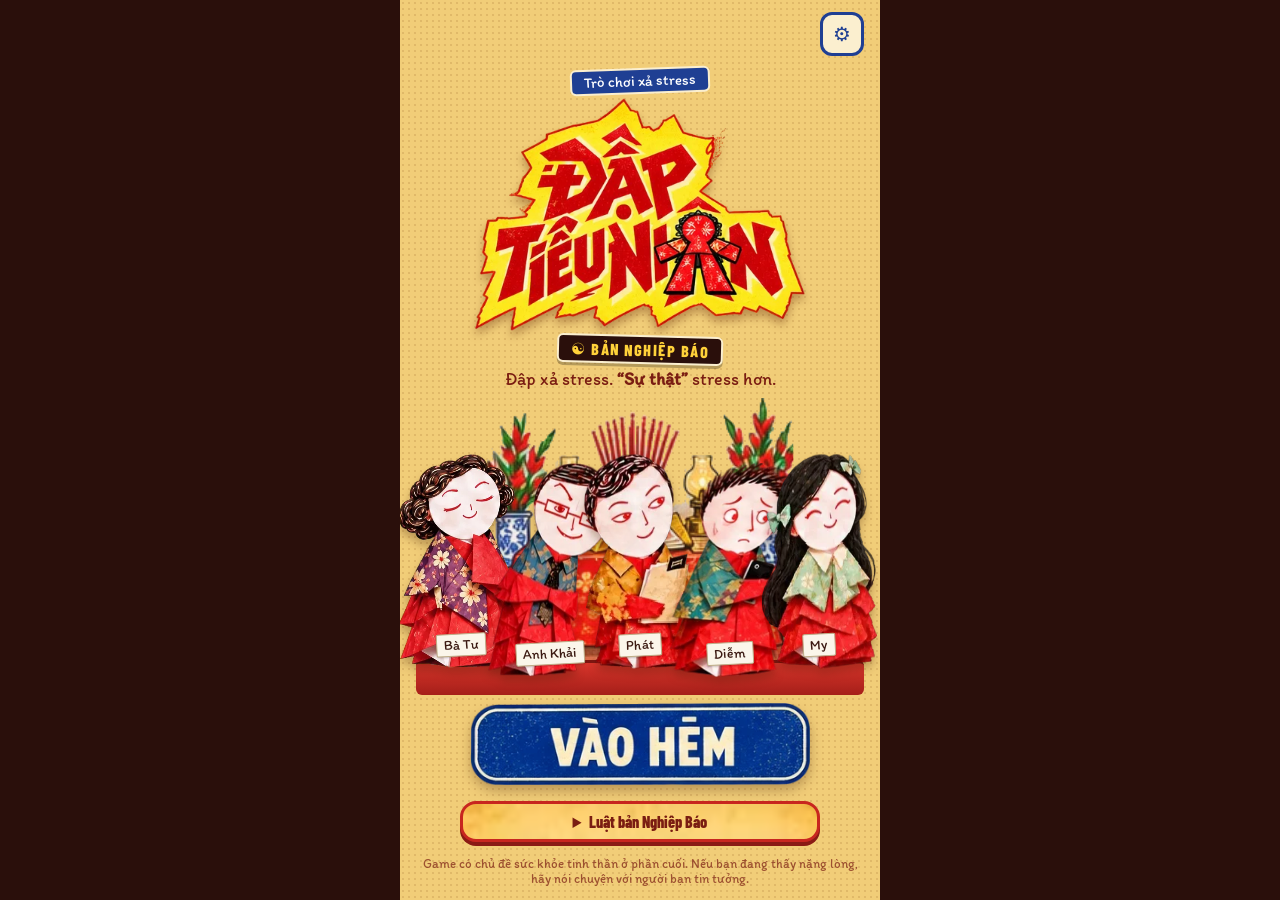
==== index.html @ 3597988d "Đập Tiểu Nhân · Nghiệp Báo: bản khó + admin dashboard Bản khó (thanh nghiệp, vật ném, chỉ tiêu điểm," ====
<!DOCTYPE html>
<html lang="vi">
<head>
<meta charset="UTF-8">
<meta name="viewport" content="width=device-width, initial-scale=1, maximum-scale=1, user-scalable=no, viewport-fit=cover">
<meta name="theme-color" content="#8a1a14">
<meta name="color-scheme" content="only light">
<title>Đập Tiểu Nhân · Nghiệp Báo</title>
<meta name="description" content="Bản khó của Đập Tiểu Nhân: né nhanh, vật ném, thanh nghiệp, chỉ tiêu điểm.">
<link rel="icon" href="data:image/svg+xml,%3Csvg xmlns='http://www.w3.org/2000/svg' viewBox='0 0 64 64'%3E%3Crect width='64' height='64' rx='12' fill='%23c8261f'/%3E%3Ccircle cx='32' cy='22' r='11' fill='%23fbf6ea'/%3E%3Cpath d='M18 56 L24 34 H40 L46 56Z' fill='%23fbf6ea'/%3E%3C/svg%3E">
<link rel="preconnect" href="https://fonts.googleapis.com">
<link rel="preconnect" href="https://fonts.gstatic.com" crossorigin>
<link href="https://fonts.googleapis.com/css2?family=Barlow+Condensed:wght@700;800&family=Itim&family=Pangolin&display=swap" rel="stylesheet">
<link rel="stylesheet" href="css/style.css?v=h21">
<link rel="stylesheet" href="css/theme.css?v=h21">
<link rel="stylesheet" href="css/round.css?v=h21">
<link rel="stylesheet" href="css/play.css?v=h21">
<link rel="stylesheet" href="css/hard.css?v=h21">
</head>
<body>
<div id="app"></div>
<div id="toast" role="status" aria-live="polite"></div>
<script src="js/story.js?v=h21"></script>
<script src="js/art.js?v=h21"></script>
<script src="js/audio.js?v=h21"></script>
<script src="js/config.js?v=h21"></script>
<script src="js/telemetry.js?v=h21"></script>
<script src="js/state.js?v=h21"></script>
<script src="js/round.js?v=h21"></script>
<script src="js/app.js?v=h21"></script>
</body>
</html>
---- css/style.css ----
:root {
  --red: #c8261f; --red-d: #8a1a14; --gold: #f5d36e; --gold-d: #b98a22; --jade: #2f8f83;
  --paper: #fbf3e0; --paper-d: #eadbb8; --ink: #3b1a12; --night: #1c0f0d;
}
* { box-sizing: border-box; -webkit-tap-highlight-color: transparent; }
html, body { margin: 0; height: 100%; background: #2a0f0b; color: var(--ink); font-family: Itim, system-ui, sans-serif; overscroll-behavior: none; }
body { display: flex; justify-content: center; }
button { font-family: inherit; color: inherit; cursor: pointer; border: 0; background: none; }
#app { position: relative; width: 100%; max-width: 480px; height: 100dvh; overflow: hidden; background: var(--paper); user-select: none; -webkit-user-select: none; -webkit-touch-callout: none; }
#app.is-dark { background: var(--night); color: #f3e6cf; }
#app.is-dim { background: #e6dccb; }
#app.is-dawn { background: linear-gradient(#f7e3c4, #fbf3e0); }
.screen { position: absolute; inset: 0; display: flex; flex-direction: column; gap: 8px; padding: max(12px, env(safe-area-inset-top)) 16px max(14px, env(safe-area-inset-bottom)); overflow-y: auto; overflow-x: hidden; }
.ui-txt { font-family: Itim, system-ui, sans-serif; }
.hand { font-family: Pangolin, Itim, cursive; }
h2 { margin: 6px 0; font-size: 26px; color: var(--red); }
.is-dark h2 { color: #f5d36e; }
.center { text-align: center; }
.muted { opacity: .72; font-size: 14px; }
.row { display: flex; gap: 10px; align-items: center; }
.wrap { flex-wrap: wrap; }
.grow { flex: 1; }
.topbar { display: flex; align-items: center; gap: 8px; min-height: 44px; }
.icon-btn { width: 44px; height: 44px; border-radius: 12px; background: #fff8e6; border: 2px solid var(--paper-d); font-size: 20px; display: grid; place-items: center; flex: none; }
.is-dark .icon-btn { background: #3a2420; border-color: #5a3a30; color: #f3e6cf; }
.chip { display: inline-flex; align-items: center; gap: 4px; padding: 4px 10px; border-radius: 999px; background: #fff8e6; border: 2px solid var(--paper-d); font-size: 14px; white-space: nowrap; }
.chip.gold { background: var(--gold); border-color: var(--gold-d); color: var(--red-d); }
.card { background: #fffaf0; border: 3px solid var(--paper-d); border-radius: 16px; padding: 12px 14px; box-shadow: 0 4px 0 #dcc89c; }

/* ---------- nút ---------- */
.btn { display: inline-flex; align-items: center; justify-content: center; gap: 8px; padding: 12px 18px; border-radius: 14px; font-size: 19px; min-height: 48px;
  background: var(--red); color: #fff5d6; box-shadow: 0 5px 0 var(--red-d); transition: transform .08s; }
.btn:active { transform: translateY(4px); box-shadow: 0 1px 0 var(--red-d); }
.btn.big { font-size: 24px; padding: 14px 20px; width: 100%; }
.btn.gold { background: linear-gradient(#ffe38a, #f2b632); color: var(--red-d); box-shadow: 0 5px 0 var(--gold-d); }
.btn.ghost { background: var(--paper-d); color: var(--ink); box-shadow: 0 4px 0 #c9b489; }
.btn.dark { background: #3a2420; color: #f3e6cf; box-shadow: 0 5px 0 #1a0c0a; border: 2px solid #5a3a30; }
.pulse { animation: pulse 1.2s ease-in-out infinite; }
@keyframes pulse { 50% { transform: scale(1.04); } }

/* ---------- trang đầu ---------- */
.title-screen { background: radial-gradient(circle at 50% 30%, #fff1cf, #f3dfb6 70%); }
.logo { text-align: center; margin-top: 4px; }
.logo-sm { display: inline-block; background: var(--jade); color: #fff; padding: 2px 12px; border-radius: 6px; font-size: 15px; transform: rotate(-2deg); }
.logo h1 { margin: 6px 0 4px; font-size: 58px; line-height: .92; color: var(--red); text-shadow: 3px 4px 0 var(--gold), 5px 7px 0 rgba(138, 26, 20, .25); letter-spacing: 1px; }
.tag { font-size: 18px; }
.title-dolls { flex: 1; display: grid; grid-template-columns: repeat(4, 1fr); align-items: center; min-height: 150px; margin: 0 -10px; }
.title-dolls svg { width: 100%; height: 100%; max-height: 300px; }
.title-dolls > div { display: flex; align-items: flex-end; animation: bob 2.4s ease-in-out infinite; }
.title-dolls > div:nth-child(2) { animation-delay: -.6s; } .title-dolls > div:nth-child(3) { animation-delay: -1.2s; } .title-dolls > div:nth-child(4) { animation-delay: -1.8s; }
@keyframes bob { 50% { transform: translateY(-6px) rotate(1.5deg); } }
.note { font-size: 13px; opacity: .7; text-align: center; margin: 6px 0 0; }

/* ---------- hẻm ---------- */
.hub { padding: 0; }
.hub-stage { position: relative; flex: 1; min-height: 320px; overflow: hidden; }
.hub-stage.short { flex: none; height: 38vh; min-height: 220px; margin: -12px -16px 0; }
.hub-stage.short.tall { height: 52vh; }
.alley { position: absolute; inset: 0; width: 100%; height: 100%; }
.hub-table { position: absolute; left: 0; right: 0; bottom: 0; width: 100%; height: 100%; overflow: hidden; }
.hub-head { position: absolute; top: max(10px, env(safe-area-inset-top)); left: 12px; right: 12px; display: flex; gap: 6px; align-items: center; }
.pick { cursor: pointer; transition: transform .15s; }
.pick.locked { opacity: .55; }
.pick:hover .doll-body, .pick:active .doll-body { filter: brightness(1.1); }
.tap-obj { cursor: pointer; animation: glint 2s ease-in-out infinite; }
@keyframes glint { 50% { filter: drop-shadow(0 0 6px #fff3a0); } }
.hub-bottom { padding: 10px 16px max(14px, env(safe-area-inset-bottom)); display: flex; flex-direction: column; gap: 8px; background: var(--paper); }
.hint { margin: 0; text-align: center; font-size: 17px; }

/* ---------- hình nhân / mâm ---------- */
.sheet-doll { height: 32vh; min-height: 180px; display: flex; justify-content: center; }
.sheet-doll svg { height: 100%; }
.sheet-name { text-align: center; margin: 0; } .sheet-name small { font-size: 16px; color: var(--ink); opacity: .7; }
.accuse { text-align: center; margin: 0; font-size: 18px; }
.frags { display: flex; flex-direction: column; gap: 8px; }
.frag { background: #fffaf0; border: 2px solid var(--paper-d); border-left: 6px solid var(--red); border-radius: 10px; padding: 8px 12px; font-size: 16px; line-height: 1.4; }
.frag .kind { display: block; font-size: 12px; text-transform: uppercase; letter-spacing: .5px; color: var(--red); margin-bottom: 2px; }
.frag.locked { opacity: .5; border-left-color: #bbb; }
.frag.new { border-left-color: var(--gold-d); background: #fff6d8; animation: rise .5s ease-out; }
.frag.dark { background: #2c1a16; border-color: #4a2e26; border-left-color: #8a1a14; color: #f3e6cf; }
.frag.dark .kind { color: #f5d36e; }
.ev-ico { float: right; margin-left: 8px; }
@keyframes rise { from { transform: translateY(16px); opacity: 0; } }
.tray { position: relative; height: 34vh; min-height: 200px; display: flex; flex-direction: column; align-items: center; justify-content: flex-end; }
.tray-doll { height: 80%; } .tray-doll svg { height: 100%; }
.tray-items { display: flex; gap: 22px; padding: 8px 26px; background: linear-gradient(#e9b73a, #b98a22); border-radius: 50%/30%; box-shadow: 0 6px 0 #7a5a12; }
.ti { font-size: 34px; opacity: .15; filter: grayscale(1); transition: all .3s; }
.ti.on { opacity: 1; filter: none; transform: translateY(-4px); }
.vow { min-height: 92px; font-size: 19px; line-height: 1.45; text-align: center; padding: 4px 6px; }
.vow .vp { animation: rise .4s ease-out; }
.vow s, .line s { text-decoration-color: var(--red); text-decoration-thickness: 3px; opacity: .7; }

/* ---------- lượt đập ---------- */
.play { padding: 0; gap: 0; }
.stage { position: relative; flex: 1; overflow: hidden; touch-action: none; background: #7d8d96; }
.arena { position: absolute; inset: 0; width: 100%; height: 100%; }
.hud { position: absolute; top: 0; left: 0; right: 0; display: flex; gap: 10px; align-items: flex-start; padding: max(10px, env(safe-area-inset-top)) 12px 8px; background: linear-gradient(rgba(251, 243, 224, .95), rgba(251, 243, 224, .75)); }
.hud-name { color: var(--red); white-space: nowrap; }
.bar { height: 12px; background: rgba(59, 26, 18, .15); border-radius: 99px; overflow: hidden; }
.bar i { display: block; height: 100%; width: 100%; background: linear-gradient(90deg, var(--jade), #4fc0ad); transition: width .1s linear; }
.bar.low i { background: linear-gradient(90deg, var(--red), #f06a3a); }
.timer-txt { width: 28px; text-align: right; font-size: 18px; }
.score { font-size: 28px; color: var(--red); line-height: 1; }
.combo { font-size: 16px; } .combo b { font-size: 22px; } .combo.hot { color: var(--red); animation: pulse .5s infinite; }
#dollG { transition: opacity .25s; }
.doll .shield { display: none; }
#dollG.shielding .shield { display: inline; }
#dollG.tele { animation: jitter .1s linear infinite; }
@keyframes jitter { 50% { transform: scale(1.18, 1.18) translateX(1.5px); } 0%, 100% { transform: scale(1.18); } }
#dollG.hit-anim .doll-head { animation: hithead .16s ease-out; }
#dollG.hit-anim .doll-body { animation: hitbody .16s ease-out; }
@keyframes hithead { 40% { transform: translateY(12px) rotate(-3deg); } }
@keyframes hitbody { 40% { transform: translateY(4px); } }
.talk-mouth { animation: talk .22s ease-in-out infinite alternate; transform-box: fill-box; transform-origin: center; }
@keyframes talk { to { transform: scaleY(.3); } }
.stage.hush .alley { filter: brightness(.7) saturate(.6); transition: filter .4s; }
.slip { position: absolute; pointer-events: none; opacity: 0; transform-origin: 50% 100%; z-index: 5; }
.slip.go { animation: swing .2s ease-out; }
@keyframes swing { 0% { opacity: 1; transform: rotate(-55deg) translateY(-30px); } 45% { opacity: 1; transform: rotate(8deg); } 100% { opacity: 0; transform: rotate(0); } }
.fx { position: absolute; inset: 0; pointer-events: none; z-index: 6; }
.pop { position: absolute; transform: translate(-50%, -50%); font-size: 22px; color: var(--red); font-weight: bold; text-shadow: 2px 2px 0 #fff5d6; animation: popup .7s ease-out forwards; white-space: nowrap; }
.pop.big { font-size: 34px; color: #f2b632; text-shadow: 3px 3px 0 var(--red-d); }
.pop.miss { color: #7a6a5a; font-size: 18px; }
.pop.keng { color: #6b4f12; font-size: 28px; text-shadow: 2px 2px 0 #fff; }
@keyframes popup { from { opacity: 1; } to { opacity: 0; transform: translate(-50%, -160%); } }
.shard { position: absolute; width: 9px; height: 13px; margin: -6px; border-radius: 2px; }
.bubble { position: absolute; z-index: 4; width: 220px; padding: 10px 12px; background: #fffef8; border: 2px dashed #9a8a7a; border-radius: 16px; font-size: 17px; font-style: italic; color: #4a3a30;
  opacity: 0; transform: translateY(10px) scale(.95); transition: opacity .25s, transform .25s; pointer-events: none; box-shadow: 0 6px 18px rgba(0, 0, 0, .2); }
.bubble.on { opacity: 1; transform: none; }
.bubble.heard { border-style: solid; border-color: var(--jade); }
.bubble.torn { border-color: var(--red); color: #9a3a30; transform: rotate(-3deg); }
.w-ok { display: block; font-style: normal; font-size: 13px; color: var(--jade); margin-top: 4px; }
.taunt { position: absolute; top: 96px; left: 50%; transform: translateX(-50%) scale(.8); z-index: 3; background: #fff; border: 3px solid var(--ink); border-radius: 14px; padding: 6px 12px; font-size: 16px; opacity: 0; transition: all .15s; white-space: nowrap; pointer-events: none; }
.taunt.on { opacity: 1; transform: translateX(-50%) scale(1); }
.stop-hint { position: absolute; left: 50%; bottom: 20%; transform: translateX(-50%); z-index: 7; background: rgba(28, 15, 13, .85); color: #fff5d6; padding: 10px 18px; border-radius: 14px; font-size: 22px; white-space: nowrap; animation: pulse 1s infinite; pointer-events: none; }
.banner { position: absolute; top: 38%; left: 0; right: 0; text-align: center; z-index: 8; font-size: 34px; color: #fff5d6; background: linear-gradient(90deg, transparent, rgba(200, 38, 31, .92) 20%, rgba(200, 38, 31, .92) 80%, transparent); padding: 10px; animation: bannerin .35s ease-out; pointer-events: none; text-shadow: 2px 2px 0 var(--red-d); }
@keyframes bannerin { from { transform: scaleY(0); } }
.pause-mask { position: absolute; inset: 0; z-index: 20; background: rgba(28, 15, 13, .85); display: flex; flex-direction: column; align-items: center; justify-content: center; gap: 14px; padding: 24px; }
.pause-mask .btn.big { max-width: 280px; }
.pm-title { font-size: 34px; color: #fff5d6; }

/* ---------- kết quả ---------- */
.big-score { text-align: center; font-size: 54px; color: var(--red); line-height: 1; display: flex; gap: 8px; justify-content: center; align-items: center; }
.stats { display: grid; grid-template-columns: repeat(4, 1fr); gap: 6px; text-align: center; font-size: 13px; }
.stats div { background: #fffaf0; border: 2px solid var(--paper-d); border-radius: 10px; padding: 6px 2px; }
.stats b { display: block; font-size: 20px; }

/* ---------- truyện ---------- */
.story .lines p, .story .line { font-size: 19px; line-height: 1.5; margin: 6px 0; animation: rise .45s ease-out; }
.lines.big .line { font-size: 22px; }
.tap-more { text-align: center; opacity: .55; margin-top: auto; }
.paper { white-space: pre-wrap; font-family: 'Times New Roman', serif; background: #ece3cc; color: #3a3226; padding: 12px 14px; border: 1px solid #b9ab88; font-size: 15px; line-height: 1.4; transform: rotate(-1deg); box-shadow: 0 4px 10px rgba(0, 0, 0, .15); }
.paper.reveal { animation: rise .8s ease-out; }
.after { font-size: 18px; color: var(--red-d); }
.trash-items { display: flex; justify-content: space-around; gap: 6px; }
.trash-it { display: flex; flex-direction: column; align-items: center; gap: 2px; padding: 8px; border-radius: 12px; background: #fffaf0; border: 2px dashed #b9ab88; font-size: 14px; }
.trash-it.on { border-style: solid; border-color: var(--red); }
.white-doll { position: relative; height: 30vh; min-height: 180px; display: flex; justify-content: center; }
.white-doll svg { height: 100%; }
.white-doll .pen { position: absolute; right: 18%; bottom: 6px; font-size: 34px; transform: rotate(30deg); }
.white-doll .slipper-ico { position: absolute; left: 4%; bottom: -30px; transform: scale(.45) rotate(-75deg); }
.choices { display: flex; flex-direction: column; gap: 10px; margin-top: auto; }
.name-in { font-family: Pangolin, Itim, cursive; font-size: 26px; text-align: center; padding: 10px; border-radius: 12px; border: 2px solid #5a3a30; background: #fbf6ea; color: var(--red); }
.quote { font-family: Pangolin, Itim, cursive; font-size: 22px; color: #f5d36e; text-align: center; margin: 6px 0; }
.end-card { position: absolute; left: 16px; right: 16px; bottom: max(16px, env(safe-area-inset-bottom)); background: #fffaf0; color: var(--ink); border-radius: 18px; padding: 16px; text-align: center; animation: rise .5s ease-out; box-shadow: 0 10px 30px rgba(0, 0, 0, .4); }
.end-card h2 { margin: 2px 0 4px; }

/* ---------- hồ sơ / cài đặt ---------- */
.j summary { cursor: pointer; font-size: 18px; margin-bottom: 6px; }
.j .frag { margin-top: 6px; }
.ws { margin: 0; padding-left: 18px; font-size: 15px; line-height: 1.5; }
.ws .torn { color: #b0a090; list-style: none; margin-left: -18px; }
.settings input[type=checkbox] { width: 24px; height: 24px; accent-color: var(--red); }
.dump { width: 100%; height: 120px; margin-top: 8px; font-size: 11px; font-family: monospace; }

#toast { display: none; position: fixed; left: 50%; bottom: 12%; transform: translateX(-50%); background: rgba(28, 15, 13, .9); color: #fff5d6; padding: 10px 18px; border-radius: 12px; z-index: 50; font-size: 16px; max-width: 90vw; text-align: center; }

@media (prefers-reduced-motion: reduce) {
  .pulse, .title-dolls > div, .tap-obj, .combo.hot, .stop-hint { animation: none; }
}
---- css/theme.css ----
/* =====================================================================
   Giao diện theo bộ asset "phố Việt retro halftone" (assets/Bộ giao diện game phố Việt retro halftone.png)
   giấy vàng chấm halftone · nút xanh navy viền kem · bảng đỏ nâu chữ kem
   Nạp sau style.css nên ghi đè các màu và kiểu nút gốc.
   ===================================================================== */
:root {
  --navy: #1f3f93; --navy-d: #11265f; --cream: #fbefcf; --mustard: #f1cd78; --mustard-d: #d9a84a;
  --plaque: #7a1d12; --plaque-d: #4a0e08; --red: #c8261f; --red-d: #8a1a14;
  --halftone: radial-gradient(rgba(120, 60, 10, .14) 1.1px, transparent 1.5px);
  --cond: 'Barlow Condensed', Itim, system-ui, sans-serif;
}
.btn, h2, .chip, .hud-name, .score, .timer-txt, .npc-name, .w-name, .frag .kind, .stats b, .big-score, .combo, .banner, .pop.big { font-family: var(--cond); font-weight: 800; letter-spacing: .3px; }
#app { background: var(--mustard); background-image: var(--halftone); background-size: 6px 6px; }
#app.is-dim { background-color: #e9c77a; }
#app.is-dawn { background: linear-gradient(#f7e3b0, var(--mustard)); }
#app.is-dark { background: var(--night); background-image: radial-gradient(rgba(255, 220, 160, .05) 1.1px, transparent 1.5px); background-size: 6px 6px; }
h2 { color: var(--red); text-transform: uppercase; text-shadow: 2px 2px 0 var(--cream); font-size: 28px; }
.is-dark h2 { color: var(--mustard); text-shadow: none; }

/* ---------- nút ---------- */
.btn { background: var(--navy); color: var(--cream); border: 3px solid var(--cream); outline: 3px solid var(--navy-d); outline-offset: -1px;
  box-shadow: 0 5px 0 var(--navy-d), 0 8px 14px rgba(40, 20, 0, .25); border-radius: 12px; text-transform: uppercase; font-size: 21px; }
.btn:active { box-shadow: 0 1px 0 var(--navy-d); }
.btn.big { font-size: 26px; }
.btn.gold { background: linear-gradient(#ffe38a, #f2b632); color: var(--plaque); border-color: #fff4c8; outline-color: var(--gold-d); box-shadow: 0 5px 0 var(--gold-d); }
.btn.ghost { background: var(--cream); color: var(--red); border: 3px solid var(--red); outline: none; box-shadow: 0 4px 0 var(--red-d); }
.btn.dark { background: #2c1a16; color: var(--cream); border-color: #6a4a3a; outline-color: #120806; }
.img-btn { display: block; padding: 0; width: 100%; max-width: 340px; margin: 0 auto; transition: transform .08s; }
.img-btn img { width: 100%; display: block; filter: drop-shadow(0 6px 6px rgba(60, 20, 0, .3)); }
.img-btn:active { transform: translateY(3px) scale(.98); }
.img-btn.skip { position: absolute; top: max(10px, env(safe-area-inset-top)); right: 12px; width: 108px; z-index: 9; }
.icon-btn { background: var(--cream); border: 3px solid var(--navy); color: var(--navy); }
.chip { background: var(--cream); border-color: var(--navy); color: var(--navy); font-size: 15px; }
.chip.gold { background: var(--plaque); border-color: var(--plaque-d); color: var(--cream); }
.card, .frag, .stats div { background: var(--cream); border-color: var(--red); }
.card { box-shadow: 0 4px 0 var(--red-d); }
.frag { border: 2px solid var(--red); border-left-width: 7px; }
.frag .kind { color: var(--navy); }
.frag.new { background: #fff6d8; border-color: var(--navy); }
.frag.dark { background: #2c1a16; }

/* ---------- trang đầu ---------- */
.title-screen { background: transparent; align-items: center; }
.logo { display: flex; flex-direction: column; align-items: center; }
.logo-sm { background: var(--navy); border: 2px solid var(--cream); }
.logo-img { width: min(78%, 330px); margin: 4px 0 2px; filter: drop-shadow(0 6px 4px rgba(90, 30, 0, .35)); animation: bob 3s ease-in-out infinite; }
.tag { font-size: 18px; color: var(--plaque); }
.hero { flex: 1; min-height: 0; display: flex; align-items: center; justify-content: center; width: 100%; }
.hero-img { max-width: 100%; max-height: 100%; object-fit: contain; filter: drop-shadow(0 10px 10px rgba(60, 20, 0, .3)); }
.title-screen .img-btn { flex: none; }
.note { color: var(--plaque); }

/* ---------- hẻm ---------- */
.hub-bottom { background: var(--mustard); background-image: var(--halftone); background-size: 6px 6px; border-top: 4px solid var(--navy); position: relative; }
.hint { color: var(--plaque); font-size: 18px; }
.finger-svg { pointer-events: none; animation: tapme 1s ease-in-out infinite; }
@keyframes tapme { 50% { transform: translateY(-14px); } }

/* ---------- cảnh 01: bà bán trái cây ---------- */
.npc-stage { position: relative; flex: none; height: 34vh; min-height: 220px; margin: -12px -16px 0; overflow: hidden; background: #f6d98a; border-bottom: 4px solid var(--navy); }
.npc-bg { position: absolute; inset: 0; width: 100%; height: 100%; object-fit: cover; opacity: .5; filter: saturate(.8); }
.npc-sign { position: absolute; left: 12px; top: 12px; width: 84px; }
.npc-img { position: absolute; right: 6%; bottom: -4px; height: 96%; filter: drop-shadow(0 8px 6px rgba(0, 0, 0, .25)); animation: rise .6s ease-out; }
.npc-box { position: relative; background: var(--cream); border: 3px solid var(--navy); border-radius: 12px; padding: 18px 14px 12px; margin-top: 18px; box-shadow: 0 4px 0 var(--navy-d); }
.npc-name { position: absolute; top: -15px; left: 12px; background: var(--navy); color: var(--cream); padding: 2px 12px; border-radius: 6px; font-size: 16px; text-transform: uppercase; }
.npc-box p { margin: 0; font-size: 18px; line-height: 1.45; }
.npc-choices { display: grid; grid-template-columns: 1fr 1fr; gap: 8px; margin-top: 10px; }
.npc-choice { background: var(--navy); color: var(--cream); border: 2px solid var(--cream); outline: 2px solid var(--navy-d); border-radius: 10px; padding: 8px 6px; font-size: 15px; line-height: 1.25; }
.npc-box .npc-you { margin: 8px 0 0; color: var(--navy); font-style: italic; font-size: 16px; }

/* ---------- mâm cúng ---------- */
.tray .deco { position: absolute; bottom: 52px; pointer-events: none; }
.tray .banner-l { left: 2%; height: 46%; transform: rotate(-4deg); }
.tray .lamps-r { right: 2%; height: 40%; }
.tray-items { background: linear-gradient(#f5c95a, #c9922e); border: 3px solid var(--cream); outline: 3px solid var(--gold-d); }
.ti { opacity: .2; filter: grayscale(1) brightness(1.2); }
.ti img { height: 46px; width: auto; display: block; }
.ti.on { opacity: 1; filter: none; animation: drop .35s cubic-bezier(.3, 1.6, .5, 1); }
@keyframes drop { from { transform: translateY(-30px) scale(1.3); } }
.vow { color: var(--plaque); }

/* ---------- lượt đập: HUD dạng bảng đỏ nâu như mockup ---------- */
.hud { background: none; }
.hud .grow > .row:first-child { background: var(--plaque); border: 3px solid var(--cream); outline: 2px solid var(--plaque-d); border-radius: 10px; padding: 4px 10px; }
.hud-name { color: var(--cream); text-transform: uppercase; }
.timer-txt { color: var(--cream); font-size: 22px; width: 30px; }
.bar { background: rgba(0, 0, 0, .35); }
.score { display: inline-block; background: var(--plaque); color: var(--cream); border: 3px solid var(--cream); outline: 2px solid var(--plaque-d); border-radius: 8px; padding: 2px 12px; font-size: 30px; transform: rotate(-2deg); }
.combo { background: var(--navy); color: var(--cream); border-radius: 8px; padding: 2px 10px; font-size: 18px; }
.combo:empty { display: none; }
.combo.hot { background: var(--red); color: #fff3c4; }
.slip { transform-origin: 80% 95%; }
.slip img { width: 150px; display: block; filter: drop-shadow(0 6px 6px rgba(0, 0, 0, .3)); }
@keyframes swing { 0% { opacity: 1; transform: rotate(32deg) translate(18px, -20px); } 40% { opacity: 1; transform: rotate(-6deg); } 100% { opacity: 0; transform: rotate(0); } }
.fx-img { position: absolute; transform: translate(-50%, -50%); pointer-events: none; }
.tap-finger { position: absolute; z-index: 7; width: 60px; pointer-events: none; margin: 10px 0 0 -6px; animation: tapme .8s ease-in-out infinite; }
.tap-finger img { width: 100%; }
.bubble { background: var(--cream); border: 3px solid var(--navy); border-radius: 12px; font-style: normal; color: var(--ink); padding: 16px 12px 10px; box-shadow: 0 4px 0 var(--navy-d), 0 10px 20px rgba(0, 0, 0, .25); }
.w-name { position: absolute; top: -13px; left: 10px; background: var(--navy); color: var(--cream); font-size: 14px; padding: 1px 10px; border-radius: 6px; text-transform: uppercase; }
.bubble.heard { border-color: var(--jade); }
.bubble.torn { border-color: var(--red); border-style: dashed; }
.taunt { background: var(--cream); border-color: var(--navy); }
.banner { background: linear-gradient(90deg, transparent, rgba(31, 63, 147, .95) 18%, rgba(31, 63, 147, .95) 82%, transparent); color: var(--cream); text-shadow: 2px 2px 0 var(--navy-d); }
.pop.big { color: #ffd23a; text-shadow: 3px 3px 0 var(--plaque); }

/* ---------- kết quả ---------- */
.res-pic { display: flex; justify-content: center; height: 140px; flex: none; margin-top: 6px; }
.res-pic img { height: 100%; animation: drop .5s cubic-bezier(.3, 1.6, .5, 1); }
.big-score { color: var(--plaque); text-shadow: 3px 3px 0 var(--cream); }
.stats b { color: var(--navy); }

@media (prefers-reduced-motion: reduce) {
  .logo-img, .finger-hint, .tap-finger { animation: none; }
}
.title-screen .topbar { align-self: stretch; }
.big-score .chip { text-shadow: none; font-size: 15px; letter-spacing: 0; }

/* ---------- texture giấy / xanh / đỏ cắt từ bộ asset ---------- */
.card, .frag:not(.dark), .npc-box, .bubble, .stats div, .item-card { background-image: url(../img/panel_bg.webp); background-size: cover; }
.btn:not(.gold):not(.ghost):not(.dark), .npc-choice, .tab.on { background-image: url(../img/panel_blue.webp); background-size: cover; }
.score, .hud .grow > .row:first-child, .chip.gold, .sign-title { background-image: url(../img/panel_red.webp); background-size: cover; }

/* ---------- thanh điều hướng ở hẻm ---------- */
.navbar { display: grid; grid-template-columns: 1fr auto 1fr; gap: 8px; align-items: center; }
.navbar .img-btn { max-width: none; }
.navbar .btn { padding: 10px 14px; font-size: 18px; }

/* ---------- vật phẩm ---------- */
.sign-title { align-self: center; color: var(--cream); font-family: var(--cond); font-weight: 800; font-size: 34px; padding: 4px 22px; border: 3px solid var(--cream); outline: 3px solid var(--plaque-d); border-radius: 6px; transform: rotate(-2deg); text-shadow: 2px 2px 0 var(--plaque-d); }
.tabs { display: grid; grid-template-columns: 1fr 1fr; gap: 8px; margin-top: 6px; }
.tab { font-family: var(--cond); font-weight: 800; font-size: 20px; padding: 8px; border-radius: 10px; background: var(--cream); color: var(--navy); border: 3px solid var(--navy); }
.tab.on { color: var(--cream); outline: 2px solid var(--navy-d); }
.item-hero { display: flex; align-items: center; gap: 14px; background: var(--cream); border: 3px solid var(--navy); border-radius: 14px; padding: 10px 14px; }
.item-hero img { width: 120px; height: 96px; object-fit: contain; }
.item-hero b { display: block; font-family: var(--cond); font-size: 24px; color: var(--navy); text-transform: uppercase; }
.using { display: inline-block; margin-top: 4px; font-family: var(--cond); font-weight: 800; font-size: 14px; color: var(--cream); background: var(--jade); padding: 2px 10px; border-radius: 6px; }
.item-grid { display: grid; grid-template-columns: repeat(auto-fill, minmax(100px, 1fr)); gap: 8px; }
.item-card { display: flex; flex-direction: column; align-items: center; gap: 2px; padding: 8px 4px; border: 3px solid var(--red); border-radius: 12px; box-shadow: 0 3px 0 var(--red-d); }
.item-card img { width: 78px; height: 62px; object-fit: contain; }
.item-card b { font-family: var(--cond); font-size: 16px; color: var(--red); text-transform: uppercase; }
.item-card small { font-size: 12px; opacity: .75; text-align: center; }
.item-card.on { border-color: var(--navy); box-shadow: 0 3px 0 var(--navy-d), 0 0 0 3px var(--mustard-d); }

/* dép không có tay cầm: xoay quanh tâm */
.slip.loose { transform-origin: 50% 50%; }
.slip.loose img { width: 110px; }

/* mâm đủ lễ */
.tray.full .tray-full { left: 50%; transform: translateX(-50%); bottom: 30px; width: 84%; max-width: 330px; height: auto; }
.tray.full .tray-items { position: relative; z-index: 1; }
.tray.full .tray-doll { position: relative; z-index: 1; }
---- css/round.css ----
/* =====================================================================
   Màn đập theo mockup (assets/26536a4e-….jfif, màn 2) + hình nhân vẽ tay (www/img/chars)
   ===================================================================== */

/* ---------- hình nhân ảnh (dùng chung: lượt đập, thẻ, mâm, cảnh) ---------- */
.rdoll { position: relative; height: 100%; display: flex; align-items: flex-end; justify-content: center; }
.rdoll-img { height: 100%; width: auto; max-width: none; display: block; filter: drop-shadow(0 6px 4px rgba(60, 20, 0, .28)); transform-origin: 50% 100%; user-select: none; -webkit-user-drag: none; }
.ntag { position: absolute; top: 56%; left: 50%; transform: translateX(-50%) rotate(-3deg); background: #fbf6ea; border: 1px solid #bfae88; border-radius: 2px;
  padding: 0 .45em; font: 700 clamp(9px, 2.6vmin, 14px)/1.5 Itim, sans-serif; color: var(--ink); white-space: nowrap; box-shadow: 0 1px 2px rgba(0, 0, 0, .2); pointer-events: none; }
.ntag b { font-weight: 400; position: relative; }
.ntag em, .ntag i { position: absolute; left: 50%; transform: translateX(-50%); font-family: Pangolin, Itim, cursive; font-style: normal; color: var(--red); white-space: nowrap; }
.ntag em { top: -1.15em; transform: translateX(-50%) rotate(-6deg); font-size: 1.15em; }
.ntag i { top: .05em; opacity: .55; font-size: 1.2em; }
.ntag.t2 b, .ntag.t3 b, .ntag.t4 b { text-decoration: line-through; text-decoration-color: var(--red); text-decoration-thickness: 2px; }
.ntag.t3 b, .ntag.t4 b { opacity: .4; }
.cracks { position: absolute; inset: 8% 22% 6%; width: 56%; height: 86%; pointer-events: none; fill: none; stroke-linejoin: bevel; }
.cracks .wr { stroke: rgba(70, 25, 10, .35); stroke-width: .8; }
.cracks .tr { display: none; stroke: #2a0f0b; stroke-width: 2.4; }
.tier-4 .cracks .tr { display: inline; }
.tier-4 .rdoll-img { filter: grayscale(.45) contrast(1.05) drop-shadow(0 6px 4px rgba(0, 0, 0, .4)); }
.tier-0 .cracks { display: none; }
.rdoll-shield { position: absolute; left: 50%; top: 34%; width: 58%; transform: translateX(-50%) rotate(-8deg) scale(0); transition: transform .12s; filter: drop-shadow(0 4px 3px rgba(0, 0, 0, .3)); pointer-events: none; }
.rdoll.shielding .rdoll-shield { transform: translateX(-50%) rotate(-8deg) scale(1); }
.rdoll.ducking .rdoll-img { transform: scaleY(.42) scaleX(1.12); filter: brightness(.8); transition: transform .1s; }
.rdoll.ducking .ntag { opacity: 0; }
.rdoll.tele .rdoll-img { animation: jit .09s linear infinite; }
@keyframes jit { 50% { transform: translateX(3px) rotate(2deg); } }
.rdoll.hit-anim .rdoll-img { animation: squash .16s ease-out; }
@keyframes squash { 40% { transform: scale(1.08, .88) rotate(-4deg); } }

/* ---------- sân chơi ---------- */
.play { background: #2a0f0b; }
.play .stage { background: #e9b85a; }
.r-wall { position: absolute; left: 0; right: 0; top: 0; height: 42%; overflow: hidden;
  background: #efc25e radial-gradient(rgba(120, 60, 10, .16) 1.1px, transparent 1.5px) 0 0 / 6px 6px; }
.r-wall::after { content: ''; position: absolute; left: 0; right: 0; bottom: 0; height: 10px; background: #8a4a2a; }
.r-door-l { position: absolute; left: -6%; bottom: 0; height: 92%; opacity: .95; }
.r-door-r { position: absolute; right: -3%; bottom: 0; height: 100%; }
.r-sign { position: absolute; left: 26%; top: 20%; width: 22%; transform: rotate(-4deg); }
.r-floor { position: absolute; left: 0; right: 0; top: 41%; bottom: 0; overflow: hidden; perspective: 420px; background: #b8582f; }
.r-floor i { position: absolute; left: -80%; right: -80%; bottom: -2%; height: 300%; transform-origin: 50% 100%; transform: rotateX(62deg);
  background-color: #c8643a;
  background-image: linear-gradient(#93401f 3px, transparent 3px), linear-gradient(90deg, #93401f 3px, transparent 3px),
    radial-gradient(rgba(60, 20, 0, .14) 1.2px, transparent 1.6px);
  background-size: 64px 64px, 64px 64px, 6px 6px; }
.r-floor::after { content: ''; position: absolute; inset: 0; background: linear-gradient(rgba(40, 10, 0, .25), transparent 30%); }
.r-altar { position: absolute; left: 2%; top: 30%; width: 34%; aspect-ratio: 1 / .8; pointer-events: none; }
.r-altar img { position: absolute; }
.r-stool { left: 0; bottom: 0; width: 100%; }
.r-fruit { left: 16%; bottom: 52%; width: 52%; }
.r-incense { left: 60%; bottom: 55%; width: 22%; }
.r-candle { left: 2%; bottom: 55%; width: 14%; }
.r-mover { position: absolute; bottom: 15%; left: 50%; height: 46%; width: 56%; transform-origin: 50% 100%; will-change: transform, left; }
.r-mover .rdoll::before { content: ''; position: absolute; bottom: -2%; left: 50%; width: 44%; height: 7%; transform: translateX(-50%); border-radius: 50%; background: rgba(40, 10, 0, .3); }
.slip-rest { position: absolute; right: -24px; bottom: -36px; width: 170px; transform: rotate(-12deg); pointer-events: none; transition: transform .2s, opacity .1s; z-index: 4; }
.slip-rest img { width: 100%; filter: drop-shadow(0 6px 6px rgba(0, 0, 0, .3)); }
.slip-rest.hide { opacity: 0; }
.slip-rest.down { transform: rotate(18deg) translate(30px, 40px); }

/* ---------- HUD kiểu mockup ---------- */
.play .hud { position: absolute; top: 0; left: 0; right: 0; z-index: 10; display: flex; align-items: flex-start; gap: 8px; padding: max(10px, env(safe-area-inset-top)) 10px 0; background: none; pointer-events: none; }
.play .hud > * { pointer-events: auto; }
.hud-score { display: flex; flex-direction: column; align-items: flex-start; background: var(--plaque) url(../img/panel_red.webp) center / cover; border: 3px solid var(--cream); outline: 2px solid var(--plaque-d);
  border-radius: 8px; padding: 2px 10px 4px; transform: rotate(-2deg); color: var(--cream); min-width: 92px; }
.hud-score small { font: 800 13px/1 var(--cond); letter-spacing: .5px; }
.play .hud .score { background: none; border: 0; outline: 0; padding: 0; transform: none; font-size: 30px; line-height: 1; }
.play .hud .combo { background: none; padding: 0; font-size: 14px; color: #ffe08a; }
.hud-mid { flex: 1; display: flex; flex-direction: column; align-items: center; gap: 3px; }
.play .timer-txt { width: auto; background: var(--plaque) url(../img/panel_red.webp) center / cover; border: 3px solid var(--cream); outline: 2px solid var(--plaque-d); border-radius: 8px;
  padding: 0 12px; font-size: 26px; color: var(--cream); }
.hud-mid .bar { width: 70%; height: 6px; }
.play .hud-name { font-size: 15px; color: var(--plaque); background: var(--cream); padding: 0 8px; border-radius: 6px; border: 2px solid var(--plaque); }

/* ---------- thanh dưới: ĐỔI DÉP | DỪNG TAY ---------- */
.r-bar { flex: none; display: flex; align-items: center; background: var(--plaque) url(../img/panel_red.webp) center / cover; border-top: 3px solid var(--cream);
  padding: 6px 10px max(8px, env(safe-area-inset-bottom)); z-index: 11; }
.r-bar button { flex: 1; display: flex; align-items: center; justify-content: center; gap: 8px; color: var(--cream); font: 800 20px var(--cond); letter-spacing: .5px; padding: 8px; border-radius: 10px; }
.r-bar button:active { background: rgba(0, 0, 0, .2); }
.r-bar-ico { height: 30px; width: auto; }
.r-bar-sep { width: 2px; align-self: stretch; background: rgba(251, 239, 207, .5); margin: 4px 0; }
#stopBtn.glow { background: var(--navy); outline: 3px solid var(--cream); animation: pulse .7s infinite; }
#stopBtn.on { background: var(--jade); animation: none; }

/* đổi dép giữa lượt */
.swap-grid { display: grid; grid-template-columns: repeat(3, 1fr); gap: 8px; width: 100%; max-width: 340px; }
.swap-it { display: flex; flex-direction: column; align-items: center; gap: 2px; padding: 6px; border-radius: 10px; background: var(--cream) url(../img/panel_bg.webp) center / cover; border: 3px solid var(--red); color: var(--red); font: 800 13px var(--cond); }
.swap-it img { width: 60px; height: 48px; object-fit: contain; }
.swap-it.on { border-color: var(--navy); color: var(--navy); box-shadow: 0 0 0 3px var(--mustard); }

/* bong bóng thì thầm: avatar mặt nhân vật */
.w-face { width: 22px; height: 22px; object-fit: contain; vertical-align: middle; margin: -6px 4px -4px -4px; background: var(--cream); border-radius: 50%; }
.taunt { transform: translate(-50%, 0) scale(.8); }
.taunt.on { transform: translate(-50%, 0) scale(1); }

/* ---------- thẻ hình nhân / mâm / kết quả dùng ảnh ---------- */
.sheet-doll .rdoll, .tray-doll .rdoll { height: 100%; }
.sheet-faces { display: flex; justify-content: center; gap: 6px; margin: 2px 0 4px; }
.sheet-faces img { width: 46px; height: 42px; object-fit: contain; background: var(--cream); border: 2px solid var(--navy); border-radius: 50%; padding: 2px; }
.res-pic .rdoll { height: 100%; }
.play .taunt { white-space: normal; text-align: center; width: max-content; max-width: min(240px, 70vw); line-height: 1.25; }
.r-mover { height: 42%; }
.rdoll-shield { width: 92%; top: 26%; }

/* ---------- ver2: vũ khí cầm tay ---------- */
.tabs { grid-template-columns: repeat(3, 1fr); }
.tabs .tab { font-size: 16px; padding: 6px 4px; }
.item-card img { height: 70px; }
.item-hero img { height: 110px; }
.slip img { width: 130px; }
.slip-rest { width: 150px; right: -16px; bottom: -30px; }
.swap-grid { grid-template-columns: repeat(4, 1fr); max-height: 52vh; overflow-y: auto; max-width: 360px; padding: 4px; }
.swap-it img { width: 52px; height: 52px; }
.swap-it b { font-size: 11px; line-height: 1.1; }
.r-bar button { font-size: 18px; }
.hero-v2 { position: relative; align-items: flex-end; }
.hero-altar { position: absolute; left: 50%; bottom: 10%; width: 92%; max-width: 380px; transform: translateX(-50%); opacity: .9; }
.hero-dolls { position: relative; z-index: 1; display: grid; grid-template-columns: repeat(5, 1fr); width: 100%; height: 72%; max-height: 260px; margin-bottom: 4%; }
.hero-dolls .rdoll { height: 100%; }
.hero-dolls .rdoll:nth-child(odd) { transform: translateY(-4%); }
.hero-dolls .rdoll-img { max-width: 140%; }
.hero-table { position: absolute; left: 0; right: 0; bottom: 0; height: 12%; background: linear-gradient(#d8352b, #a51f19); border-top: 3px solid #7e1611; border-radius: 6px; }

/* ---------- v3: nhân vật vẽ theo tiến triển truyện ---------- */
.cracks .wr { display: none; }              /* giấy nhăn đã có trong art */
.rdoll.ducking .rdoll-img { transform: none; filter: drop-shadow(0 6px 4px rgba(60, 20, 0, .28)); }
.r-mover { height: 36%; bottom: 20%; }      /* nhỏ & lơ lửng như mockup */
.r-mover .rdoll-img { animation: hover 1.1s ease-in-out infinite; }
.r-mover .rdoll::before { bottom: -8%; width: 52%; height: 8%; animation: shadow 1.1s ease-in-out infinite; }
@keyframes hover { 50% { translate: 0 -10px; } }
@keyframes shadow { 50% { transform: translateX(-50%) scale(.82); opacity: .7; } }
.ntag { top: 62%; }
.tier-2 .ntag, .tier-3 .ntag { top: 66%; }
.white-doll .rdoll { height: 100%; }
.white-doll .ntag { top: 60%; font-size: 16px; }
.slipper-ico2 { position: absolute; left: 6%; bottom: 0; height: 46%; transform: rotate(-20deg); }
.vy-home { height: 26vh; display: flex; justify-content: center; }
.vy-home .rdoll { height: 100%; }
.vy-ghost { mix-blend-mode: multiply; }
@media (prefers-reduced-motion: reduce) { .r-mover .rdoll-img, .r-mover .rdoll::before { animation: none; } }
.ntag, .tier-2 .ntag, .tier-3 .ntag { top: auto; bottom: 6%; }
---- css/play.css ----
/* =====================================================================
   Màn đập v4 — theo mockup assets/ver2/5e894635….jfif, element từ 5dceda11….png (www/img/play)
   ===================================================================== */
.play-v4 { background: #4a0e08; }
.play-v4 .stage { background-color: #c8643a; background-size: cover; background-position: center top; }
.play-v4 .r-wall, .play-v4 .r-floor, .play-v4 .r-altar { display: none; }
.p-stool { position: absolute; left: -6%; top: 17%; width: 52%; pointer-events: none; filter: drop-shadow(0 8px 6px rgba(60, 10, 0, .25)); }
.p-tray { position: absolute; left: -3%; top: 14.5%; width: 47%; pointer-events: none; }
.p-knee-l { position: absolute; left: -10%; bottom: -3%; width: 66%; z-index: 5; pointer-events: none; }
.p-knee-r { position: absolute; right: -16%; bottom: -5%; width: 66%; z-index: 5; pointer-events: none; }

/* hình nhân lơ lửng giữa sân + bóng */
.play-v4 .r-mover { height: 30%; width: 50%; bottom: 25%; }
.play-v4 .r-mover .rdoll::before { display: none; }
.p-shadow { position: absolute; left: 50%; bottom: -14%; width: 72%; transform: translateX(-50%); opacity: .75; animation: shadow2 1.1s ease-in-out infinite; pointer-events: none; }
@keyframes shadow2 { 50% { transform: translateX(-50%) scale(.8); opacity: .5; } }
.play-v4 .r-mover .rdoll-img { animation: hover2 1.1s ease-in-out infinite; }
@keyframes hover2 { 50% { translate: 0 -16px; } }

/* tay cầm dép: nghỉ ở góc dưới phải (giữa hình nhân và gối) */
.play-v4 .slip-rest { right: -6%; bottom: 13%; width: 44%; transform: rotate(4deg); z-index: 4; }
.play-v4 .slip-rest img.hand-main { width: 100%; }
.play-v4 .slip-rest.down { transform: rotate(28deg) translate(30px, 60px); }
.play-v4 .slip { z-index: 6; transform-origin: 75% 100%; }
.play-v4 .slip img.hand-main { width: 170px; }
@keyframes swing { 0% { opacity: 1; transform: rotate(40deg) translate(30px, 10px); } 45% { opacity: 1; transform: rotate(-8deg); } 100% { opacity: 0; transform: rotate(-2deg); } }

/* HUD: bảng brush đỏ */
.play-v4 .hud { align-items: flex-start; padding-top: max(12px, env(safe-area-inset-top)); }
.play-v4 .hud-score { background: none; border: 0; outline: 0; padding: 0; transform: none; min-width: 0; gap: 2px; }
.p-plaque { background-size: 100% 100%; color: #fbefcf; font-family: var(--cond); font-weight: 800; text-align: left; }
.p-score { width: 116px; padding: 8px 14px 6px; line-height: 1; transform: rotate(-1.5deg); }
.p-score small { display: block; font-size: 15px; letter-spacing: .5px; }
.play-v4 .hud .score { font-size: 40px; color: #fbefcf; text-shadow: 0 2px 0 rgba(0, 0, 0, .25); }
.p-combo { padding: 4px 14px; margin-left: 6px; transform: rotate(-2deg); opacity: 0; transition: opacity .15s; }
.p-combo.on { opacity: 1; }
.play-v4 .hud .combo { background: none; color: #fbefcf; font-size: 19px; padding: 0; white-space: nowrap; }
.play-v4 .hud .combo.hot { color: #ffe08a; }
.play-v4 .hud-mid { gap: 4px; }
.p-time { padding: 6px 18px; }
.play-v4 .timer-txt { background: none; border: 0; outline: 0; padding: 0; font-size: 32px; color: #fbefcf; width: auto; }
.play-v4 .hud-mid .bar { width: 46%; height: 5px; }
.play-v4 .hud-name { font-size: 14px; }
.p-pause { width: 50px; padding: 0; flex: none; }
.p-pause img { width: 100%; display: block; }

/* thanh dưới */
.p-bar { background: linear-gradient(#6e140f, #4a0e08); border-top: 3px solid #2a0705; padding: 6px 10px max(8px, env(safe-area-inset-bottom)); gap: 10px; }
.p-bar button { padding: 0; border-radius: 8px; }
.p-bar button img { width: 100%; display: block; }
.p-bar #stopBtn.glow { background: none; outline: 3px solid #fbefcf; animation: pulse .7s infinite; }
.p-bar #stopBtn.on { background: none; outline: 3px solid var(--jade); animation: none; }

/* thoại: bong bóng chữ tay như "HỤT NÈ CON" */
.play-v4 .taunt { background: none; border: 0; box-shadow: none; font-family: var(--cond); font-weight: 800; font-size: 20px; color: #fbefcf; text-transform: uppercase;
  text-shadow: 2px 2px 0 #7a1d12, -1px -1px 0 #7a1d12, 1px -1px 0 #7a1d12, -1px 1px 0 #7a1d12; transform: translate(-110%, 0) rotate(-6deg) scale(.8); }
.play-v4 .taunt.on { transform: translate(-110%, 0) rotate(-6deg) scale(1); }
@media (prefers-reduced-motion: reduce) { .p-shadow, .play-v4 .r-mover .rdoll-img { animation: none; } }
---- css/hard.css ----
/* =====================================================================
   Bản Nghiệp Báo (khó): thanh nghiệp, chỉ tiêu, vật ném, khiên hồ sơ, cơn giận cuối.
   Nạp sau cùng nên ghi đè các file trước.
   ===================================================================== */
:root { --karma: #6a2fa0; --karma-hot: #d0306a; }

/* trang đầu */
.hard-badge { display: inline-block; margin: 2px 0 4px; padding: 3px 12px; border-radius: 6px; background: #2a0f0b; color: #ffd23a;
  border: 2px solid var(--cream); font: 800 16px/1.2 var(--cond); letter-spacing: 1.5px; transform: rotate(1.5deg); box-shadow: 0 3px 0 rgba(0, 0, 0, .25); }
.rules { width: min(100%, 360px); margin: 8px auto 0; padding: 8px 12px; font-size: 14px; line-height: 1.35; text-align: left; }
.rules summary { cursor: pointer; font: 800 16px var(--cond); color: var(--plaque); text-align: center; }
.rules p { display: flex; gap: 8px; margin: 6px 0 0; }
.rules p span { flex: 0 0 auto; }

/* HUD */
.karma { position: relative; width: 46%; height: 12px; margin-top: 2px; border-radius: 99px; background: rgba(0, 0, 0, .4); overflow: hidden; border: 1.5px solid rgba(251, 239, 207, .7); }
.karma i { display: block; height: 100%; width: 0; background: linear-gradient(90deg, var(--karma), #a052d6); transition: width .15s linear; }
.karma span { position: absolute; inset: 0; font: 800 9px/10px var(--cond); letter-spacing: 1.5px; color: #fbefcf; text-align: center; text-shadow: 0 1px 1px #000; }
.karma.warn i { background: linear-gradient(90deg, var(--karma-hot), #ff6a3a); animation: kpulse .5s ease-in-out infinite alternate; }
.karma.bump { animation: kbump .25s ease-out; }
@keyframes kpulse { to { filter: brightness(1.35); } }
@keyframes kbump { 40% { transform: scale(1.12, 1.4); } }
.quota { font: 800 13px/1 var(--cond); color: #fbefcf; background: rgba(42, 15, 11, .7); padding: 3px 8px; border-radius: 6px; margin-top: 2px; }
.quota.ok { background: #2f8f83; color: #fff; }
.quota-chip { background: #2a0f0b; color: #ffd23a; border-color: #2a0f0b; }

/* vật ném */
.proj { position: absolute; left: 0; top: 0; z-index: 6; pointer-events: none; padding: 7px 11px; border-radius: 10px;
  background: #fbf6ea; color: #7a1d12; border: 3px solid #c8261f; font: 800 19px/1 var(--cond); white-space: nowrap;
  box-shadow: 3px 4px 0 rgba(42, 15, 11, .35); will-change: transform; }
.proj::after { content: ''; position: absolute; inset: -14px; border-radius: 50%; border: 2px dashed rgba(200, 38, 31, .55); }
.proj.gone { transition: opacity .2s; opacity: 0; }

/* khiên hồ sơ (Phát): bản thường không có ảnh khiên nên né "vô hình" */
.h-shield { position: absolute; left: 50%; top: 30%; width: 52%; height: 34%; z-index: 3; pointer-events: none;
  transform: translateX(-50%) rotate(-8deg) scale(0); transition: transform .1s; display: flex; align-items: center; justify-content: center;
  background: linear-gradient(#efe0b0, #d9c486); border: 3px solid #8a6a28; border-radius: 6px; box-shadow: 0 6px 8px rgba(0, 0, 0, .3);
  font: 800 18px var(--cond); color: #6b4f12; letter-spacing: 1px; }
.h-shield::before { content: ''; position: absolute; top: -10px; left: -3px; width: 40%; height: 12px; background: #d4bd7a; border: 3px solid #8a6a28; border-bottom: 0; border-radius: 5px 5px 0 0; }
.rdoll.shielding + .h-shield { transform: translateX(-50%) rotate(-8deg) scale(1); }

/* sân */
.stage.rage::after { content: ''; position: absolute; inset: 0; pointer-events: none; z-index: 5;
  box-shadow: inset 0 0 60px 12px rgba(200, 38, 31, .55); animation: rage .6s ease-in-out infinite alternate; }
@keyframes rage { to { box-shadow: inset 0 0 90px 22px rgba(255, 80, 30, .7); } }
.stage.struck::before { content: ''; position: absolute; inset: 0; z-index: 9; pointer-events: none; background: rgba(200, 38, 31, .35); animation: flash .35s ease-out forwards; }
@keyframes flash { to { opacity: 0; } }
.stage.karma-burst { filter: grayscale(.6) contrast(1.2) brightness(.7); transition: filter .5s; }
.stage.karma-burst .banner { background: linear-gradient(90deg, transparent, rgba(106, 47, 160, .95) 18%, rgba(106, 47, 160, .95) 82%, transparent); }

/* kết quả thua */
.result.fail h2 { color: #6a2fa0; }
.big-score .need { font-size: .45em; opacity: .6; }

@media (prefers-reduced-motion: reduce) { .karma.warn i, .stage.rage::after { animation: none; } }

/* sửa tên hình nhân */
.name-edit { margin-left: 4px; width: 32px; height: 32px; border-radius: 50%; border: 2px solid var(--plaque); background: var(--cream); color: var(--plaque);
  font-size: 17px; line-height: 1; vertical-align: middle; cursor: pointer; }
.rename { display: flex; flex-direction: column; gap: 8px; width: min(100%, 340px); margin: 4px auto 8px; }
.rename[hidden] { display: none; }
.rename .name-in { width: 100%; font-size: 22px; }
.rename .muted { margin: 0; font-size: 13px; }
.ntag b { display: inline-block; max-width: 100%; overflow: hidden; text-overflow: ellipsis; white-space: nowrap; vertical-align: bottom; }

/* phần mở đầu */
.intro { cursor: pointer; user-select: none; -webkit-user-select: none; }
.in-art { position: relative; flex: none; height: 38vh; min-height: 230px; margin: -12px -16px 6px; overflow: hidden;
  background: #f6d98a; border-bottom: 4px solid var(--navy); display: flex; align-items: flex-end; justify-content: center; animation: inart .6s ease-out; }
@keyframes inart { from { opacity: 0; transform: scale(1.04); } }
.in-bg { position: absolute; inset: 0; width: 100%; height: 100%; object-fit: cover; }
.in-sign { position: absolute; left: 6%; top: 14%; width: 26%; transform: rotate(-4deg); filter: drop-shadow(0 4px 3px rgba(0, 0, 0, .3)); }
.in-dolls { display: flex; align-items: flex-end; justify-content: center; width: 100%; height: 78%; padding: 0 6px; }
.in-dolls .rdoll { position: relative; flex: 1; height: 100%; min-width: 0; }
.in-dolls .rdoll-img { display: block; margin: 0 auto; max-width: 100%; object-fit: contain; object-position: bottom; }
.in-altar { width: 86%; max-height: 92%; object-fit: contain; filter: drop-shadow(0 8px 6px rgba(90, 30, 0, .3)); }
.in-slip { height: 88%; transform: rotate(-12deg); animation: inslap 1.4s ease-in-out infinite; transform-origin: 80% 90%; }
@keyframes inslap { 50% { transform: rotate(6deg); } }
.intro.dark .in-art { border-color: #3a2420; }
.intro.dark .in-bg { filter: brightness(.4) saturate(.5); }
.intro .lines { flex: 1; }
.intro .lines b { color: var(--red); }
.intro.dark .lines b { color: var(--mustard); }
.in-accuse { list-style: none; margin: 6px 0; padding: 0; display: grid; gap: 4px; font-size: 16px; line-height: 1.35; }
.in-accuse li { background: #fffaf0; border-left: 5px solid var(--red); border-radius: 8px; padding: 5px 10px; }
.in-accuse li b { margin-right: 4px; }
.in-foot { display: flex; align-items: center; justify-content: space-between; gap: 10px; padding-bottom: max(8px, env(safe-area-inset-bottom)); }
.in-foot .tap-more { margin: 0; }
.in-dots { display: flex; gap: 6px; }
.in-dots i { width: 8px; height: 8px; border-radius: 50%; background: currentColor; opacity: .25; }
.in-dots i.on { opacity: .9; }
@media (prefers-reduced-motion: reduce) { .in-art, .in-slip { animation: none; } }
.in-night-slip { position: relative; height: 62%; margin-bottom: 8%; transform: rotate(-18deg); filter: drop-shadow(0 0 18px rgba(255, 210, 120, .35)) drop-shadow(0 8px 6px rgba(0, 0, 0, .6)); }

/* bà thầy (người dẫn chuyện) và lời đã nghe */
.thay { position: relative; margin: 10px 0 4px; padding: 10px 12px 10px 14px; border-radius: 12px; background: #2a0f0b; color: #fbefcf;
  font-size: 16px; line-height: 1.45; box-shadow: 0 3px 0 rgba(0, 0, 0, .2); }
.thay p { margin: 0; font-style: italic; }
.thay-name { display: inline-block; margin-bottom: 3px; font: 800 13px/1 var(--cond); letter-spacing: 1px; color: var(--mustard); text-transform: uppercase; }
.heard-box { margin-top: 10px; padding: 8px 12px; border-radius: 10px; background: #fffaf0; border: 2px dashed #b5654a; }
.heard-box .kind { display: block; font: 800 12px var(--cond); text-transform: uppercase; color: #b5654a; letter-spacing: .5px; }
.heard-box p { margin: 4px 0 0; font-size: 16px; line-height: 1.4; }

/* ---------- màn thấp (iPhone SE/8/mini, Safari có thanh địa chỉ) ----------
   Mâm cúng và 5 hình nhân ở trang đầu từng tính cỡ theo bề ngang nên tràn lên logo và che nút "Vào hẻm".
   Giờ cả hai co theo chiều cao khung giữa. */
.hero-v2 { position: relative; overflow: visible; }
.hero-altar { height: 92%; width: auto; max-width: 92%; object-fit: contain; bottom: 8%; }
.hero-dolls { grid-template-rows: 100%; }
.hero-dolls .rdoll { height: 100%; min-height: 0; }
.hero-dolls .rdoll-img { max-height: 100%; }
.title-screen > .img-btn { position: relative; z-index: 2; }
@media (max-height: 760px) {
  .title-screen { gap: 4px; }
  .logo-img { width: min(56%, 230px); }
  .logo-sm { font-size: 13px; }
  .hard-badge { font-size: 14px; padding: 2px 10px; margin: 0 0 2px; }
  .tag { font-size: 15px; }
  .title-screen .img-btn { max-width: 280px; }
  .rules { margin-top: 2px; }
  .title-screen .note { font-size: 12px; }
}
/* cảnh 01: câu người chơi chọn nằm trong lưới 2 cột của lựa chọn -> cho trải hết hàng */
.npc-choices .npc-you { grid-column: 1 / -1; }
@media (max-height: 760px) {
  .npc-stage { height: 26vh; min-height: 160px; }
  .npc-box p { font-size: 16px; }
  .story .lines p, .story .line { font-size: 17px; margin: 4px 0; }
}
/* thẻ hình nhân dài hơn màn: nút chơi luôn thấy ở đáy */
.sheet [data-act=play] { position: sticky; bottom: 0; z-index: 3; flex: none; }
/* mâm cúng: hình nhân 80% + khay lễ vật vượt chiều cao khung, tràn lên đè tiêu đề -> hình nhân chỉ lấy phần còn lại */
.tray-doll { height: auto; flex: 1 1 0; min-height: 0; display: flex; justify-content: center; }
.tray-doll .rdoll { height: 100%; }
@media (max-height: 760px) {
  .altar h2 { margin: 0; font-size: 24px; }
  .tray { height: 30vh; min-height: 170px; }
  .vow { min-height: 64px; font-size: 17px; }
  .altar .thay { margin: 4px 0 0; font-size: 15px; padding: 8px 12px; }
}
/* kết quả dài hơn màn: thanh nút luôn thấy ở đáy */
.result > .row:last-child { position: sticky; bottom: calc(-1 * max(14px, env(safe-area-inset-bottom))); z-index: 3; flex: none;
  margin: auto -16px calc(-1 * max(14px, env(safe-area-inset-bottom))); padding: 10px 16px max(14px, env(safe-area-inset-bottom));
  background: var(--mustard); background-image: var(--halftone); background-size: 6px 6px; box-shadow: 0 -6px 12px rgba(90, 40, 0, .18); }
@media (max-height: 760px) {
  .res-pic { height: 96px; }
  .result h2 { margin: 0; font-size: 24px; }
  .big-score { font-size: 42px; }
}
/* khi trang bao ngoài (link chia sẻ) đã chừa khoảng tai thỏ / thanh home, 100dvh làm game dài hơn chỗ trống
   và đẩy thanh dưới ra ngoài màn -> không cao quá phần thân trang */
#app { max-height: 100%; }

/* ---------- lực đập ---------- */
/* hiệu ứng nhún khi trúng bị animation lơ lửng (play.css) đè mất -> chạy cả hai cùng lúc (khác thuộc tính: transform / translate) */
.play-v4 .r-mover .rdoll.hit-anim .rdoll-img { animation: squash2 .2s cubic-bezier(.2, .9, .3, 1.3), hover2 1.1s ease-in-out infinite; }
@keyframes squash2 { 0% { transform: scale(1.18, .78) rotate(-6deg); } 45% { transform: scale(.92, 1.1) rotate(3deg); } 100% { transform: none; } }
/* lóe trắng lúc trúng */
.rdoll-img.flash { filter: brightness(2.1) saturate(.35) drop-shadow(0 0 10px rgba(255, 245, 210, .9)); }
/* khựng hình: dừng hẳn mọi chuyển động lặp */
.stage.frozen .rdoll-img, .stage.frozen .p-shadow, .stage.frozen .slip { animation-play-state: paused !important; }
/* vòng sóng va chạm */
.hit-ring { position: absolute; width: 70px; height: 70px; margin: -35px 0 0 -35px; border-radius: 50%; pointer-events: none; z-index: 6;
  border: 5px solid #fff3c4; box-shadow: 0 0 0 3px rgba(200, 38, 31, .55), inset 0 0 12px rgba(255, 220, 140, .8);
  animation: ring .3s ease-out forwards; }
.hit-ring.big { width: 120px; height: 120px; margin: -60px 0 0 -60px; border-width: 7px; animation-duration: .36s; }
@keyframes ring { from { transform: scale(.25); opacity: 1; } to { transform: scale(1.5); opacity: 0; } }
/* số điểm theo hệ số combo */
.pop.warm { font-size: 27px; color: #ffb02e; text-shadow: 2px 2px 0 #7a1d12; }
.pop.hot { font-size: 32px; color: #ffe08a; text-shadow: 2px 2px 0 #c8261f, 0 0 10px rgba(255, 120, 40, .8); }
@media (prefers-reduced-motion: reduce) { .hit-ring { animation-duration: .01s; } }
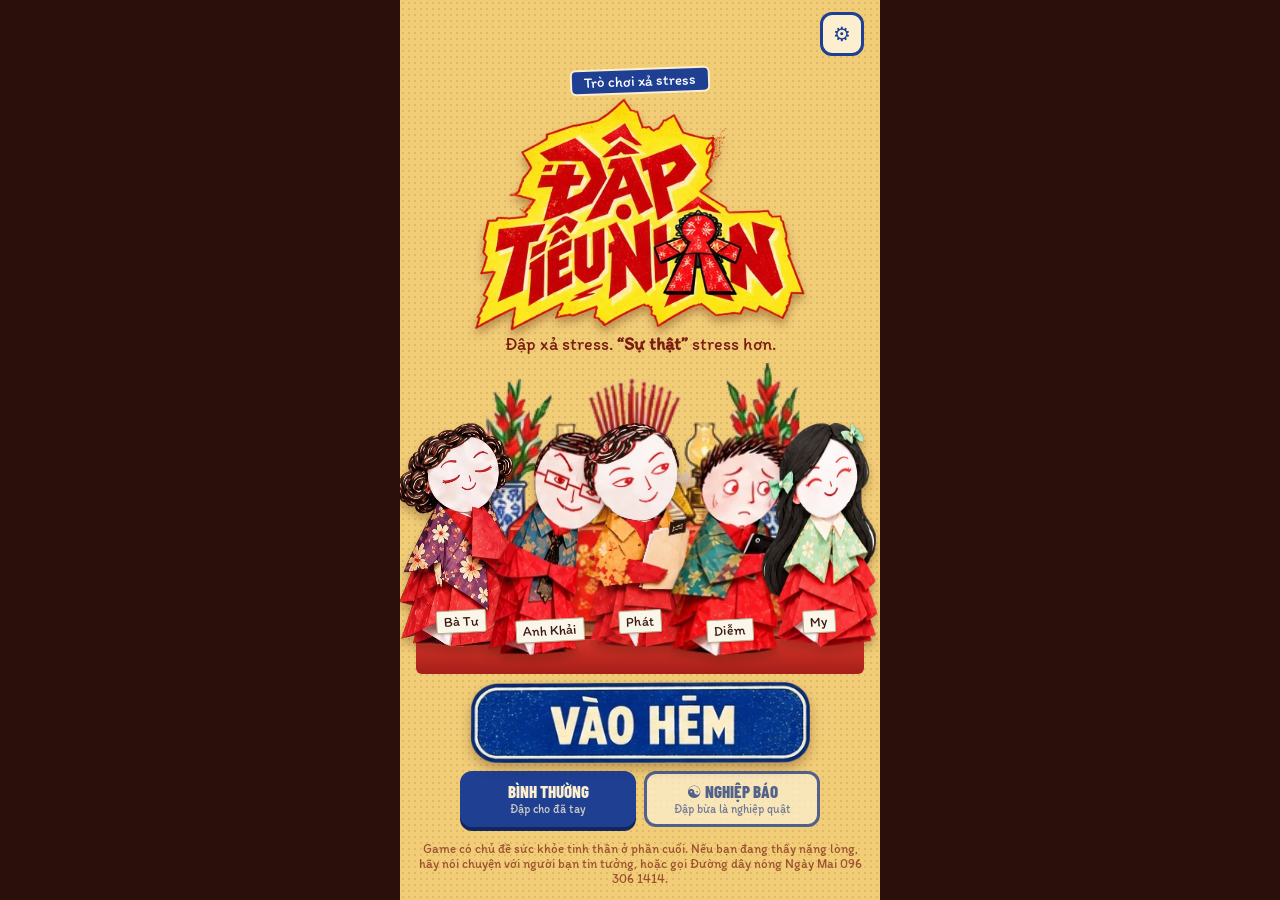
==== commit 73006880: "Hai chế độ, font offline, đường dây hỗ trợ, hình nhân HD Co-Authored-By: Claude Opus 5.5 <noreply@an" ====
--- a/index.html
+++ b/index.html
@@ -5,28 +5,26 @@
 <meta name="viewport" content="width=device-width, initial-scale=1, maximum-scale=1, user-scalable=no, viewport-fit=cover">
 <meta name="theme-color" content="#8a1a14">
 <meta name="color-scheme" content="only light">
-<title>Đập Tiểu Nhân · Nghiệp Báo</title>
-<meta name="description" content="Bản khó của Đập Tiểu Nhân: né nhanh, vật ném, thanh nghiệp, chỉ tiêu điểm.">
+<title>Đập Tiểu Nhân</title>
+<meta name="description" content="Trò chơi xả stress với một câu chuyện dark. Hai chế độ: Bình thường và Nghiệp Báo.">
 <link rel="icon" href="data:image/svg+xml,%3Csvg xmlns='http://www.w3.org/2000/svg' viewBox='0 0 64 64'%3E%3Crect width='64' height='64' rx='12' fill='%23c8261f'/%3E%3Ccircle cx='32' cy='22' r='11' fill='%23fbf6ea'/%3E%3Cpath d='M18 56 L24 34 H40 L46 56Z' fill='%23fbf6ea'/%3E%3C/svg%3E">
-<link rel="preconnect" href="https://fonts.googleapis.com">
-<link rel="preconnect" href="https://fonts.gstatic.com" crossorigin>
-<link href="https://fonts.googleapis.com/css2?family=Barlow+Condensed:wght@700;800&family=Itim&family=Pangolin&display=swap" rel="stylesheet">
-<link rel="stylesheet" href="css/style.css?v=h21">
-<link rel="stylesheet" href="css/theme.css?v=h21">
-<link rel="stylesheet" href="css/round.css?v=h21">
-<link rel="stylesheet" href="css/play.css?v=h21">
-<link rel="stylesheet" href="css/hard.css?v=h21">
+<link rel="stylesheet" href="fonts/fonts.css?v=h23">
+<link rel="stylesheet" href="css/style.css?v=h23">
+<link rel="stylesheet" href="css/theme.css?v=h23">
+<link rel="stylesheet" href="css/round.css?v=h23">
+<link rel="stylesheet" href="css/play.css?v=h23">
+<link rel="stylesheet" href="css/hard.css?v=h23">
 </head>
 <body>
 <div id="app"></div>
 <div id="toast" role="status" aria-live="polite"></div>
-<script src="js/story.js?v=h21"></script>
-<script src="js/art.js?v=h21"></script>
-<script src="js/audio.js?v=h21"></script>
-<script src="js/config.js?v=h21"></script>
-<script src="js/telemetry.js?v=h21"></script>
-<script src="js/state.js?v=h21"></script>
-<script src="js/round.js?v=h21"></script>
-<script src="js/app.js?v=h21"></script>
+<script src="js/story.js?v=h23"></script>
+<script src="js/art.js?v=h23"></script>
+<script src="js/audio.js?v=h23"></script>
+<script src="js/config.js?v=h23"></script>
+<script src="js/telemetry.js?v=h23"></script>
+<script src="js/state.js?v=h23"></script>
+<script src="js/round.js?v=h23"></script>
+<script src="js/app.js?v=h23"></script>
 </body>
 </html>
--- a/fonts/fonts.css
+++ b/fonts/fonts.css
@@ -0,0 +1,109 @@
+/* Font nhúng sẵn để chạy offline (SIL Open Font License 1.1): Barlow Condensed, Itim, Pangolin — tải từ Google Fonts. */
+/* vietnamese */
+@font-face {
+  font-family: 'Barlow Condensed';
+  font-style: normal;
+  font-weight: 700;
+  font-display: swap;
+  src: url(BarlowCondensed-700-vietnamese.woff2) format('woff2');
+  unicode-range: U+0102-0103, U+0110-0111, U+0128-0129, U+0168-0169, U+01A0-01A1, U+01AF-01B0, U+0300-0301, U+0303-0304, U+0308-0309, U+0323, U+0329, U+1EA0-1EF9, U+20AB;
+}
+/* latin-ext */
+@font-face {
+  font-family: 'Barlow Condensed';
+  font-style: normal;
+  font-weight: 700;
+  font-display: swap;
+  src: url(BarlowCondensed-700-latin-ext.woff2) format('woff2');
+  unicode-range: U+0100-02BA, U+02BD-02C5, U+02C7-02CC, U+02CE-02D7, U+02DD-02FF, U+0304, U+0308, U+0329, U+1D00-1DBF, U+1E00-1E9F, U+1EF2-1EFF, U+2020, U+20A0-20AB, U+20AD-20C0, U+2113, U+2C60-2C7F, U+A720-A7FF;
+}
+/* latin */
+@font-face {
+  font-family: 'Barlow Condensed';
+  font-style: normal;
+  font-weight: 700;
+  font-display: swap;
+  src: url(BarlowCondensed-700-latin.woff2) format('woff2');
+  unicode-range: U+0000-00FF, U+0131, U+0152-0153, U+02BB-02BC, U+02C6, U+02DA, U+02DC, U+0304, U+0308, U+0329, U+2000-206F, U+20AC, U+2122, U+2191, U+2193, U+2212, U+2215, U+FEFF, U+FFFD;
+}
+/* vietnamese */
+@font-face {
+  font-family: 'Barlow Condensed';
+  font-style: normal;
+  font-weight: 800;
+  font-display: swap;
+  src: url(BarlowCondensed-800-vietnamese.woff2) format('woff2');
+  unicode-range: U+0102-0103, U+0110-0111, U+0128-0129, U+0168-0169, U+01A0-01A1, U+01AF-01B0, U+0300-0301, U+0303-0304, U+0308-0309, U+0323, U+0329, U+1EA0-1EF9, U+20AB;
+}
+/* latin-ext */
+@font-face {
+  font-family: 'Barlow Condensed';
+  font-style: normal;
+  font-weight: 800;
+  font-display: swap;
+  src: url(BarlowCondensed-800-latin-ext.woff2) format('woff2');
+  unicode-range: U+0100-02BA, U+02BD-02C5, U+02C7-02CC, U+02CE-02D7, U+02DD-02FF, U+0304, U+0308, U+0329, U+1D00-1DBF, U+1E00-1E9F, U+1EF2-1EFF, U+2020, U+20A0-20AB, U+20AD-20C0, U+2113, U+2C60-2C7F, U+A720-A7FF;
+}
+/* latin */
+@font-face {
+  font-family: 'Barlow Condensed';
+  font-style: normal;
+  font-weight: 800;
+  font-display: swap;
+  src: url(BarlowCondensed-800-latin.woff2) format('woff2');
+  unicode-range: U+0000-00FF, U+0131, U+0152-0153, U+02BB-02BC, U+02C6, U+02DA, U+02DC, U+0304, U+0308, U+0329, U+2000-206F, U+20AC, U+2122, U+2191, U+2193, U+2212, U+2215, U+FEFF, U+FFFD;
+}
+/* vietnamese */
+@font-face {
+  font-family: 'Itim';
+  font-style: normal;
+  font-weight: 400;
+  font-display: swap;
+  src: url(Itim-400-vietnamese.woff2) format('woff2');
+  unicode-range: U+0102-0103, U+0110-0111, U+0128-0129, U+0168-0169, U+01A0-01A1, U+01AF-01B0, U+0300-0301, U+0303-0304, U+0308-0309, U+0323, U+0329, U+1EA0-1EF9, U+20AB;
+}
+/* latin-ext */
+@font-face {
+  font-family: 'Itim';
+  font-style: normal;
+  font-weight: 400;
+  font-display: swap;
+  src: url(Itim-400-latin-ext.woff2) format('woff2');
+  unicode-range: U+0100-02BA, U+02BD-02C5, U+02C7-02CC, U+02CE-02D7, U+02DD-02FF, U+0304, U+0308, U+0329, U+1D00-1DBF, U+1E00-1E9F, U+1EF2-1EFF, U+2020, U+20A0-20AB, U+20AD-20C0, U+2113, U+2C60-2C7F, U+A720-A7FF;
+}
+/* latin */
+@font-face {
+  font-family: 'Itim';
+  font-style: normal;
+  font-weight: 400;
+  font-display: swap;
+  src: url(Itim-400-latin.woff2) format('woff2');
+  unicode-range: U+0000-00FF, U+0131, U+0152-0153, U+02BB-02BC, U+02C6, U+02DA, U+02DC, U+0304, U+0308, U+0329, U+2000-206F, U+20AC, U+2122, U+2191, U+2193, U+2212, U+2215, U+FEFF, U+FFFD;
+}
+/* vietnamese */
+@font-face {
+  font-family: 'Pangolin';
+  font-style: normal;
+  font-weight: 400;
+  font-display: swap;
+  src: url(Pangolin-400-vietnamese.woff2) format('woff2');
+  unicode-range: U+0102-0103, U+0110-0111, U+0128-0129, U+0168-0169, U+01A0-01A1, U+01AF-01B0, U+0300-0301, U+0303-0304, U+0308-0309, U+0323, U+0329, U+1EA0-1EF9, U+20AB;
+}
+/* latin-ext */
+@font-face {
+  font-family: 'Pangolin';
+  font-style: normal;
+  font-weight: 400;
+  font-display: swap;
+  src: url(Pangolin-400-latin-ext.woff2) format('woff2');
+  unicode-range: U+0100-02BA, U+02BD-02C5, U+02C7-02CC, U+02CE-02D7, U+02DD-02FF, U+0304, U+0308, U+0329, U+1D00-1DBF, U+1E00-1E9F, U+1EF2-1EFF, U+2020, U+20A0-20AB, U+20AD-20C0, U+2113, U+2C60-2C7F, U+A720-A7FF;
+}
+/* latin */
+@font-face {
+  font-family: 'Pangolin';
+  font-style: normal;
+  font-weight: 400;
+  font-display: swap;
+  src: url(Pangolin-400-latin.woff2) format('woff2');
+  unicode-range: U+0000-00FF, U+0131, U+0152-0153, U+02BB-02BC, U+02C6, U+02DA, U+02DC, U+0304, U+0308, U+0329, U+2000-206F, U+20AC, U+2122, U+2191, U+2193, U+2212, U+2215, U+FEFF, U+FFFD;
+}
--- a/css/hard.css
+++ b/css/hard.css
@@ -169,3 +169,22 @@
 .pop.warm { font-size: 27px; color: #ffb02e; text-shadow: 2px 2px 0 #7a1d12; }
 .pop.hot { font-size: 32px; color: #ffe08a; text-shadow: 2px 2px 0 #c8261f, 0 0 10px rgba(255, 120, 40, .8); }
 @media (prefers-reduced-motion: reduce) { .hit-ring { animation-duration: .01s; } }
+
+/* chọn chế độ chơi (trang đầu + Cài đặt) */
+.mode-pick { display: grid; grid-template-columns: 1fr 1fr; gap: 8px; width: min(100%, 360px); margin: 0 auto; }
+.mode-pick button { display: flex; flex-direction: column; align-items: center; gap: 1px; padding: 8px 6px; border-radius: 12px;
+  background: var(--cream); color: var(--navy); border: 3px solid var(--navy); opacity: .75; }
+.mode-pick button b { font: 800 17px/1.1 var(--cond); text-transform: uppercase; }
+.mode-pick button small { font-size: 12px; opacity: .8; }
+.mode-pick button[aria-checked="true"] { opacity: 1; background: var(--navy); color: var(--cream); box-shadow: 0 4px 0 var(--navy-d); }
+.mode-pick button[data-mode="kho"][aria-checked="true"] { background: #2a0f0b; border-color: #2a0f0b; color: #ffd23a; box-shadow: 0 4px 0 #000; }
+@media (max-height: 760px) { .mode-pick button { padding: 5px 6px; } .mode-pick button small { display: none; } }
+
+/* đường dây hỗ trợ tâm lý */
+.help { display: flex; flex-direction: column; gap: 6px; text-align: left; }
+.help.compact { margin: 8px 0 10px; padding: 8px 10px; border-radius: 10px; background: rgba(47, 143, 131, .1); border: 1px solid rgba(47, 143, 131, .4); font-size: 14px; }
+.help-line { display: flex; align-items: center; justify-content: space-between; gap: 10px; }
+.help-line span { display: flex; flex-direction: column; min-width: 0; }
+.help-line small { font-size: 12px; opacity: .75; }
+.help-tel { flex: none; font: 800 18px var(--cond); color: var(--navy); text-decoration: none; background: var(--cream); border: 2px solid var(--navy); border-radius: 8px; padding: 4px 10px; white-space: nowrap; }
+.sel { -webkit-user-select: text; user-select: text; }
